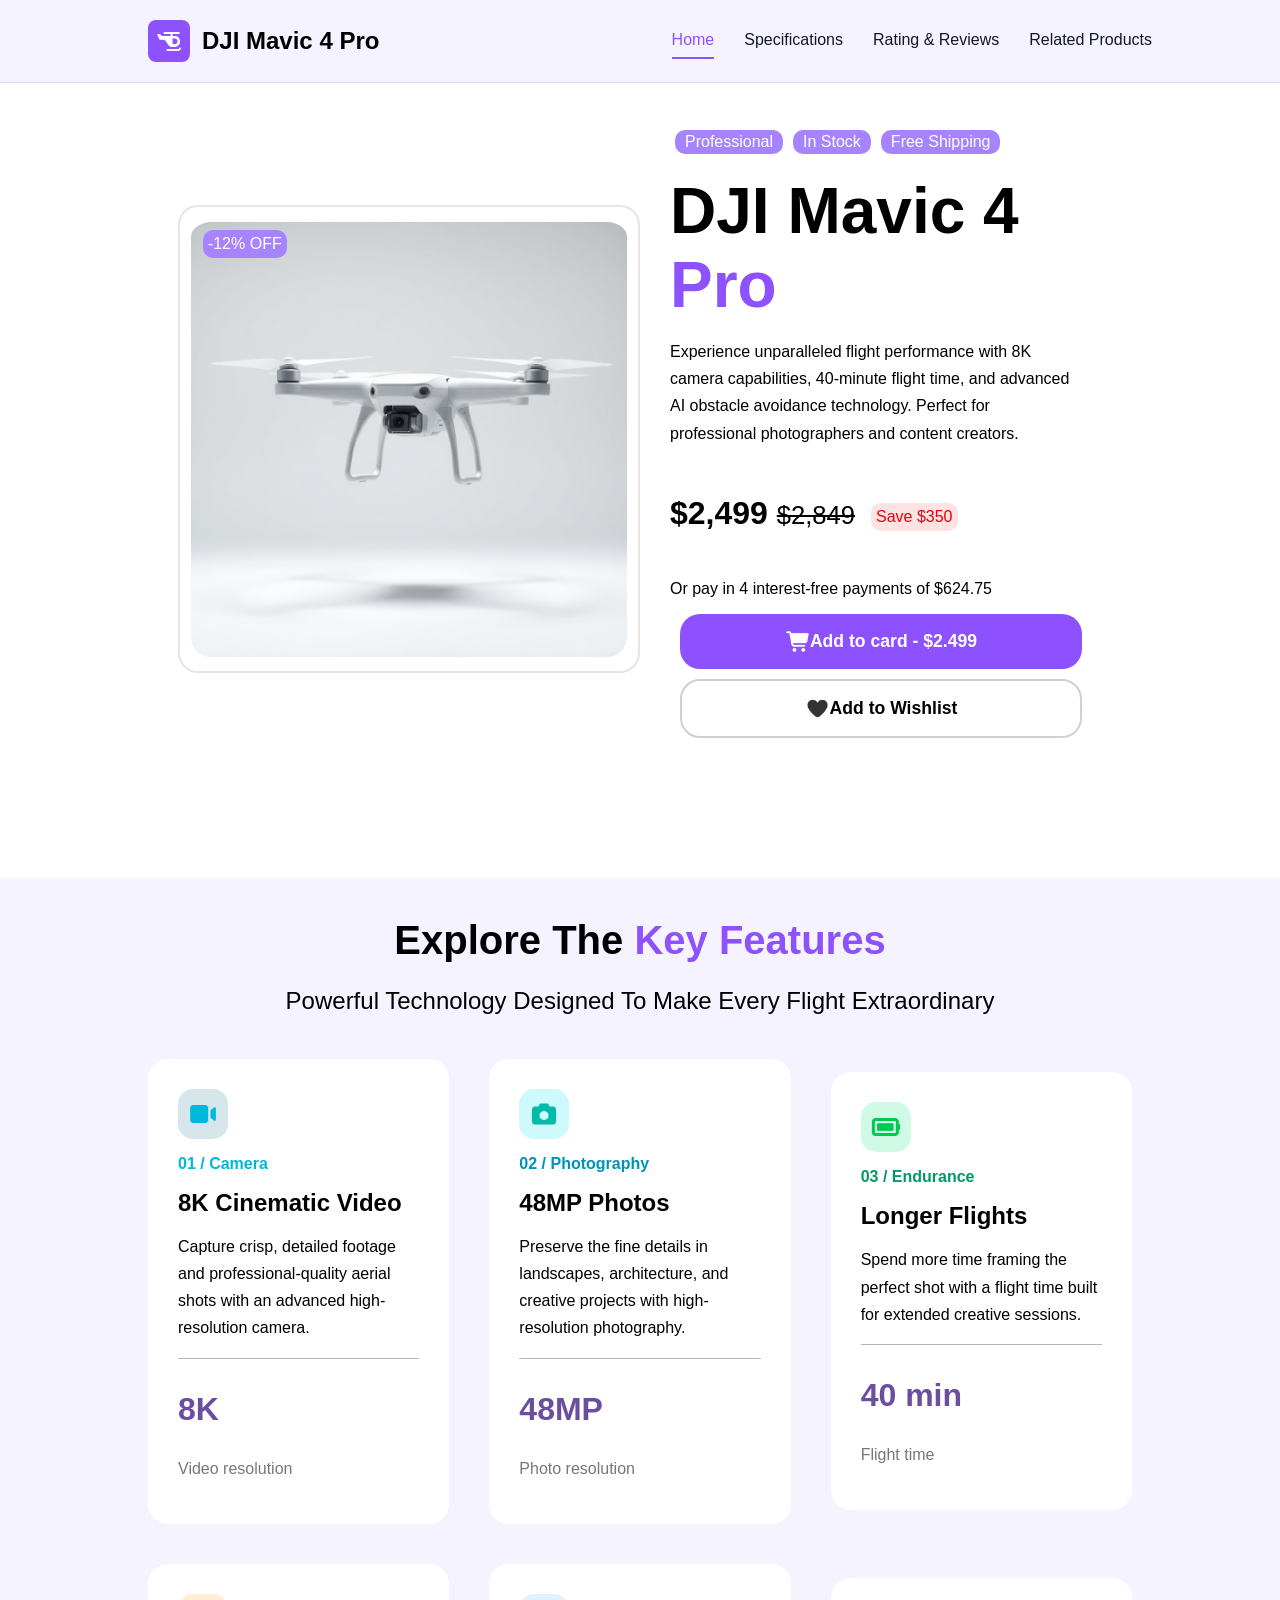
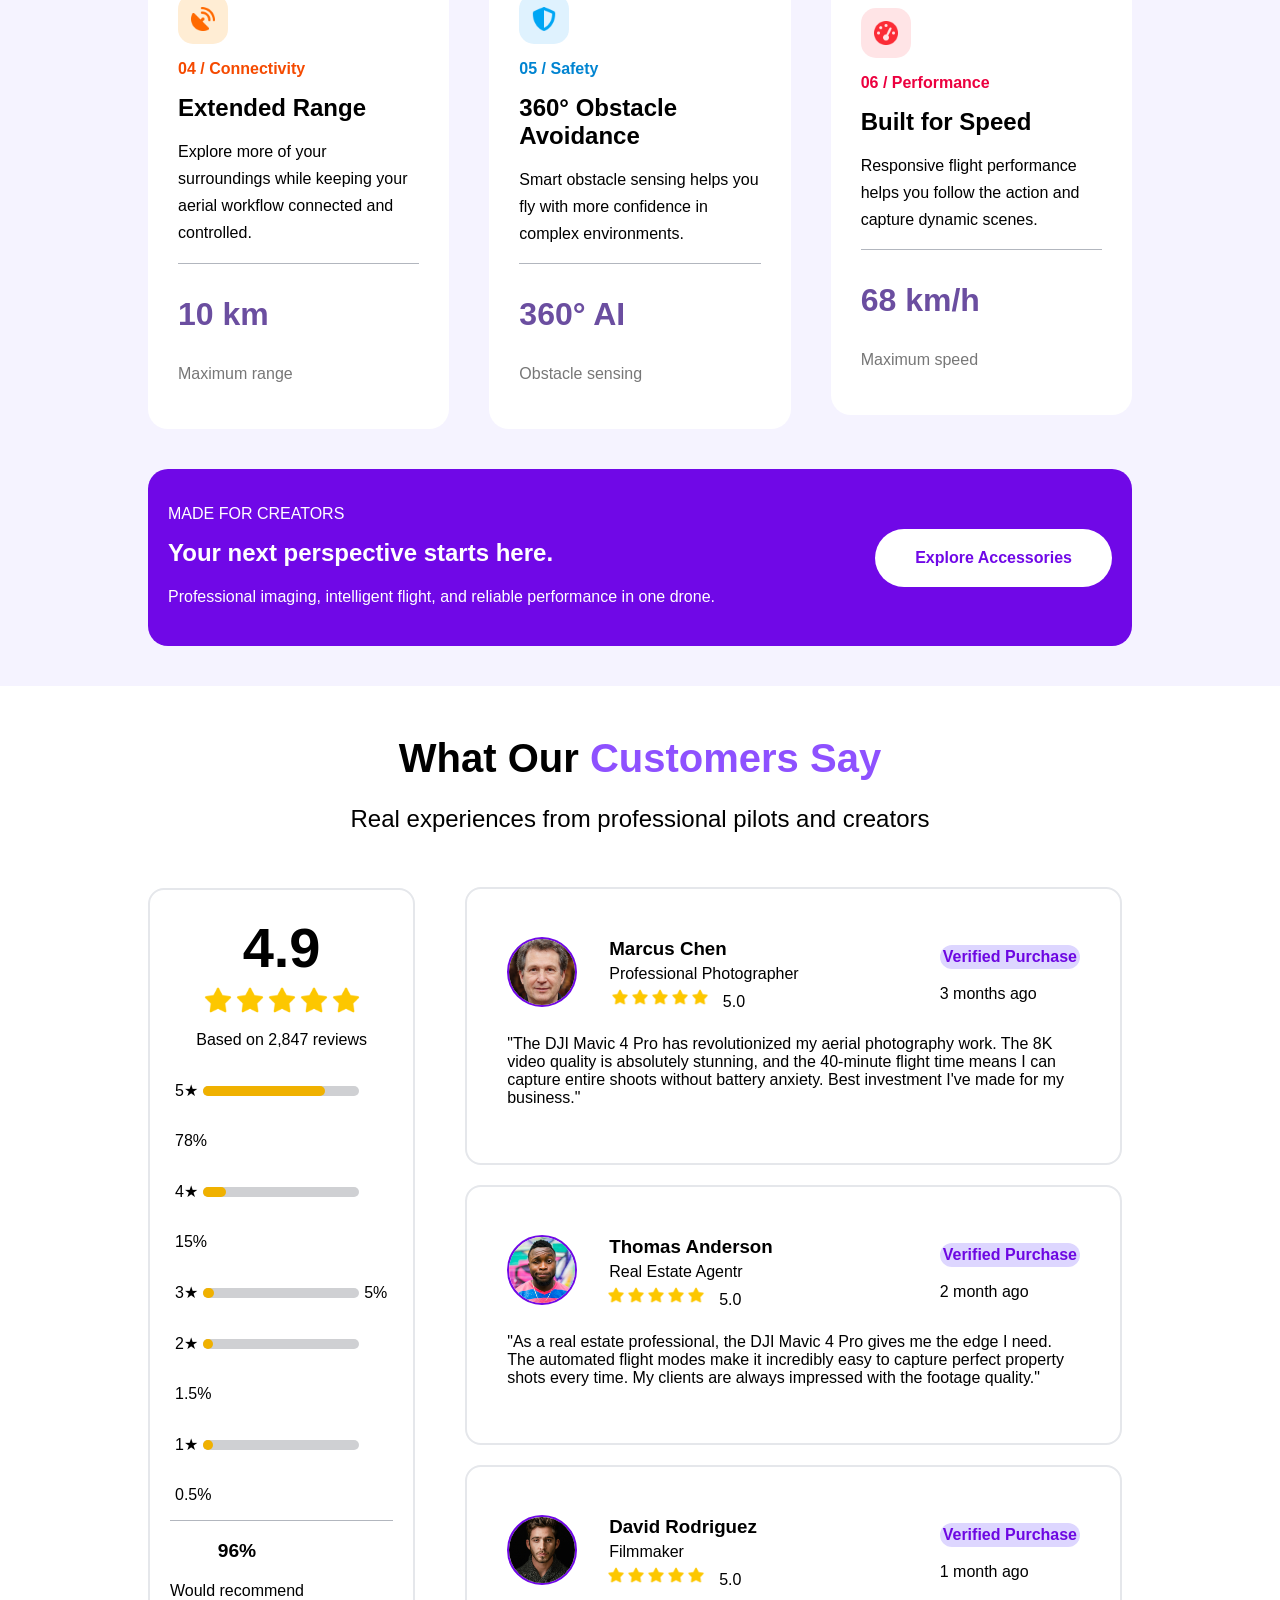
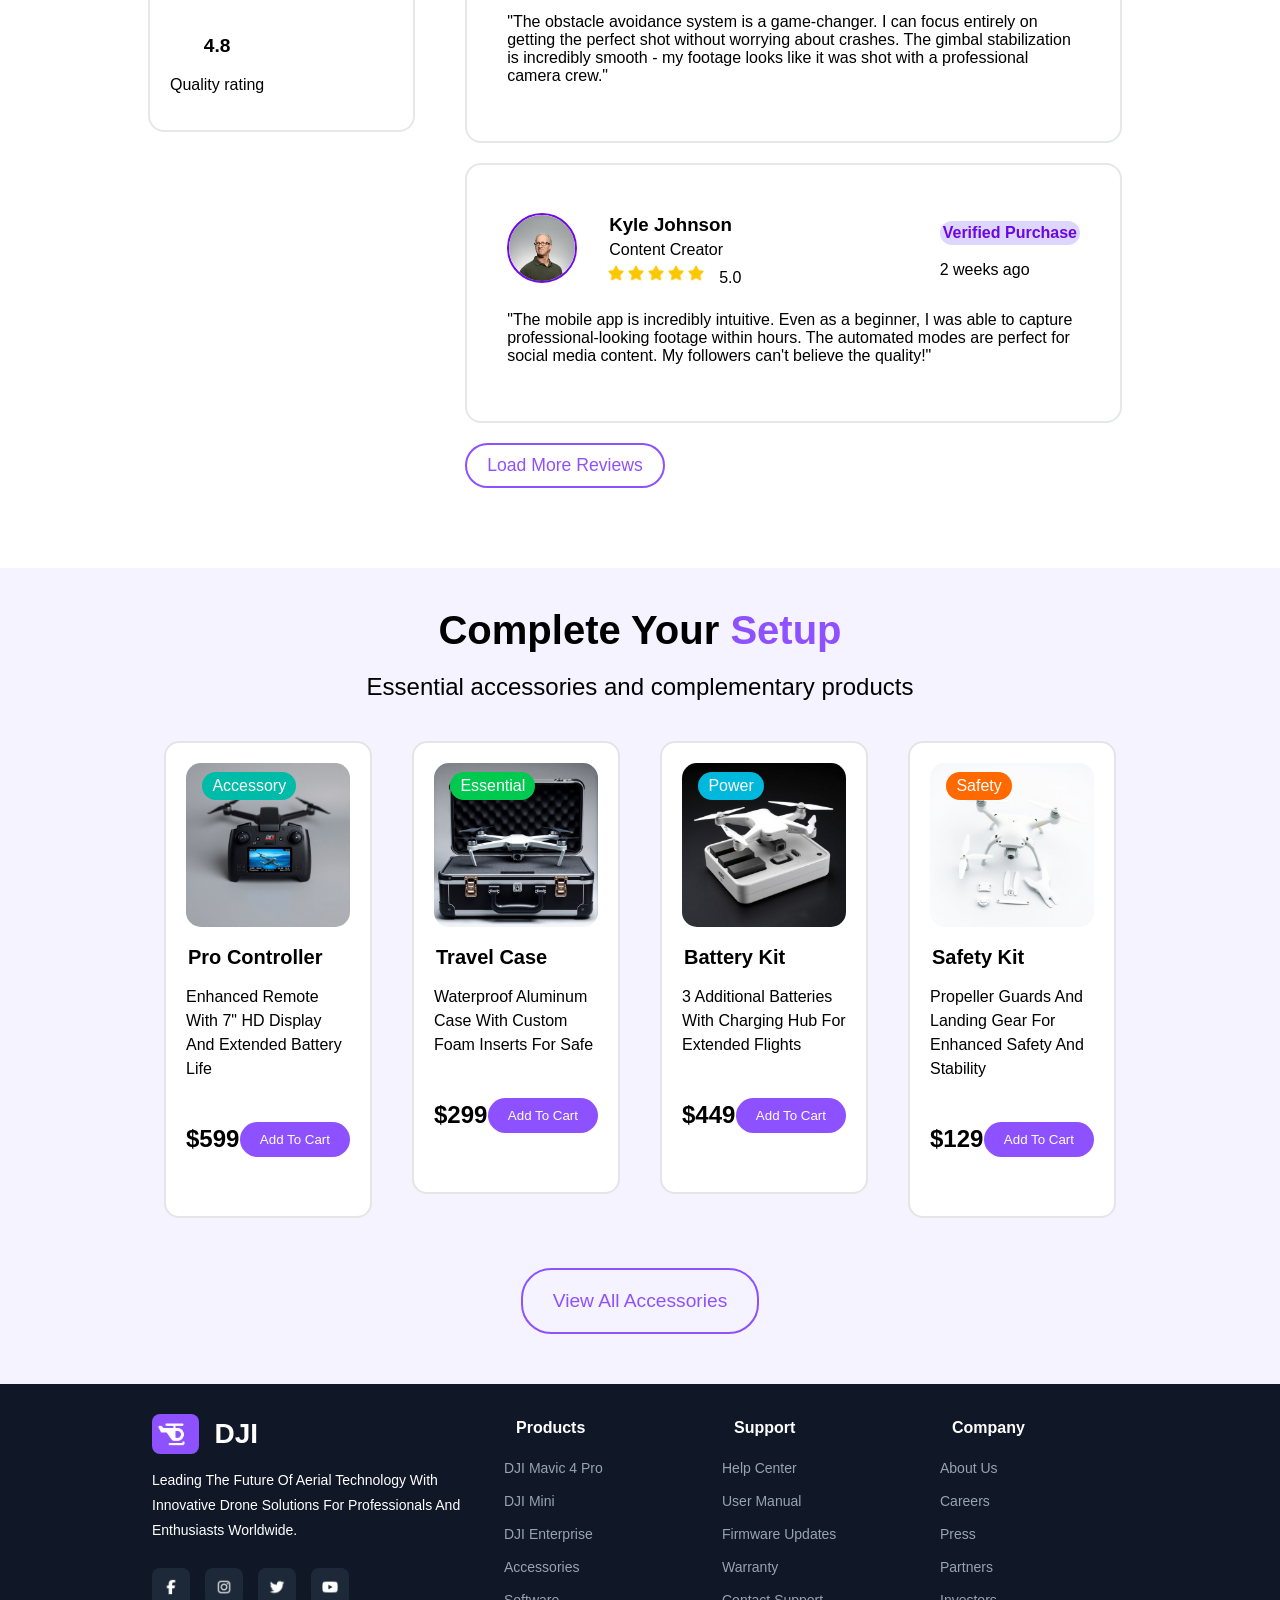
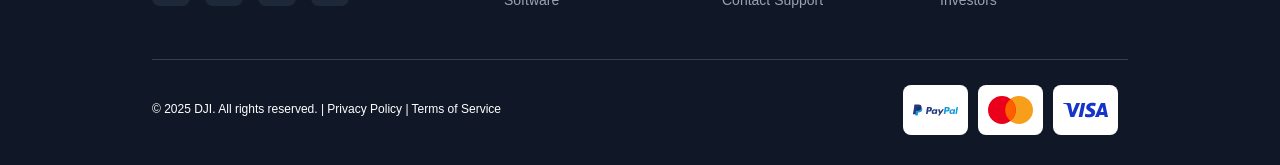
==== index.html @ 264f016d "Add files via upload" ====
<!doctype html>
<html lang="en">
  <head>
    <meta charset="UTF-8" />
    <meta name="viewport" content="width=device-width, initial-scale=1.0" />
    <title>DJI Mavic 4 Pro | The Ultimate Drone</title>
    <link rel="stylesheet" href="./css/style.css" />
  </head>
  <body>
    <div class="header">
      <div class="container">
        <div class="nav-box flex flex-wrap py-20">
          <div class="left-nav flex flex-wrap">
            <div class="hl-img">
              <img src="./images/helicopter-solid-full.png" alt="" />
            </div>
            <p>DJI Mavic 4 Pro</p>
          </div>
          <div class="right-nav">
            <ul class="flex flex-wrap">
              <li>
                <a href="#home" class="text-capitalize active">home</a>
              </li>
              <li>
                <a href="#specifications" class="text-capitalize hover"
                  >specifications</a
                >
              </li>
              <li>
                <a href="#rating-review" class="text-capitalize hover"
                  >rating & reviews</a
                >
              </li>
              <li>
                <a href="#related-products" class="text-capitalize hover"
                  >related products</a
                >
              </li>
            </ul>
          </div>
        </div>
      </div>
    </div>

    <section id="home">
      <div class="container">
        <div class="home flex flex-wrap">
          <div class="home-img">
            <div class="img">
              <img src="./images/hero-img-CYauTLx2.png" alt="" />
            </div>
            <span>-12% OFF</span>
          </div>
          <div class="content-home">
            <div class="flex flex-wrap">
              <p class="p-home">Professional</p>
              <p class="p-home">In Stock</p>
              <p class="p-home">Free Shipping</p>
            </div>
            <h1>DJI Mavic 4 <span class="special-c">Pro</span></h1>
            <p class="l-h">
              Experience unparalleled flight performance with 8K camera
              capabilities, 40-minute flight time, and advanced AI obstacle
              avoidance technology. Perfect for professional photographers and
              content creators.
            </p>
            <div class="cach flex-wrap flex">
              <p class="p-cach">$2,499 <del>$2,849</del></p>
              <p class="p-red">Save $350</p>
            </div>
            <p>Or pay in 4 interest-free payments of $624.75</p>
            <div>
              <button class="btn1 flex flex-wrap">
                <img src="./images/cart-shopping-solid-full.png" alt="" />
                Add to card - $2.499
              </button>
              <button class="btn2 flex flex-wrap">
                <img src="./images/heart-solid-full.png" alt="" />
                Add to Wishlist
              </button>
            </div>
          </div>
        </div>
      </div>
    </section>

    <section id="specifications">
      <div class="specification py-20">
        <div class="container">
          <h2 class="text-capitalize text-center h2-section">
            Explore the <span class="special-c">Key Features</span>
          </h2>
          <p class="text-center text-capitalize p-section">
            Powerful technology designed to make every flight extraordinary
          </p>
          <div class="futures flex flex-wrap">
            <div class="future-card">
              <div class="inner-future">
                <div class="future-img bg-img1">
                  <img src="./images/video-solid-full.png" alt="video" />
                </div>
                <p class="p-color1">01 / Camera</p>
                <h3>8K Cinematic Video</h3>
                <p class="l-h">
                  Capture crisp, detailed footage and professional-quality
                  aerial shots with an advanced high-resolution camera.
                </p>

                <div class="border-t">
                  <p class="p-color">8K</p>
                  <p class="p-color-gray">Video resolution</p>
                </div>
              </div>
            </div>
            <div class="future-card">
              <div class="inner-future">
                <div class="future-img bg-img2">
                  <img src="./images/camera-solid-full.png" alt="camera" />
                </div>
                <p class="p-color2">02 / Photography</p>
                <h3>48MP Photos</h3>
                <p class="l-h">
                  Preserve the fine details in landscapes, architecture, and
                  creative projects with high-resolution photography.
                </p>

                <div class="border-t">
                  <p class="p-color">48MP</p>
                  <p class="p-color-gray">Photo resolution</p>
                </div>
              </div>
            </div>
            <div class="future-card">
              <div class="inner-future">
                <div class="future-img bg-img3">
                  <img
                    src="./images/battery-full-solid-full.png"
                    alt="battery"
                  />
                </div>
                <p class="p-color3">03 / Endurance</p>
                <h3>Longer Flights</h3>
                <p class="l-h">
                  Spend more time framing the perfect shot with a flight time
                  built for extended creative sessions.
                </p>

                <div class="border-t">
                  <p class="p-color">40 min</p>
                  <p class="p-color-gray">Flight time</p>
                </div>
              </div>
            </div>
            <div class="future-card">
              <div class="inner-future">
                <div class="future-img bg-img4">
                  <img
                    src="./images/satellite-dish-solid-full.png"
                    alt="satallite"
                  />
                </div>

                <p class="p-color4">04 / Connectivity</p>
                <h3>Extended Range</h3>
                <p class="l-h">
                  Explore more of your surroundings while keeping your aerial
                  workflow connected and controlled.
                </p>

                <div class="border-t">
                  <p class="p-color">10 km</p>
                  <p class="p-color-gray">Maximum range</p>
                </div>
              </div>
            </div>
            <div class="future-card">
              <div class="inner-future">
                <div class="future-img bg-img5">
                  <img
                    src="./images/shield-halved-solid-full.png"
                    alt=" shield halved"
                  />
                </div>
                <p class="p-color5">05 / Safety</p>
                <h3>360° Obstacle Avoidance</h3>
                <p class="l-h">
                  Smart obstacle sensing helps you fly with more confidence in
                  complex environments.
                </p>

                <div class="border-t">
                  <p class="p-color">360° AI</p>
                  <p class="p-color-gray">Obstacle sensing</p>
                </div>
              </div>
            </div>
            <div class="future-card">
              <div class="inner-future">
                <div class="future-img bg-img6">
                  <img src="./images/gauge-high-solid-full.png" alt="gauge" />
                </div>
                <p class="p-color6">06 / Performance</p>
                <h3>Built for Speed</h3>
                <p class="l-h">
                  Responsive flight performance helps you follow the action and
                  capture dynamic scenes.
                </p>

                <div class="border-t">
                  <p class="p-color">68 km/h</p>
                  <p class="p-color-gray">Maximum speed</p>
                </div>
              </div>
            </div>
          </div>
          <div class="ac flex flex-wrap">
            <div class="ac-content">
              <p>MADE FOR CREATORS</p>
              <h3>Your next perspective starts here.</h3>
              <p class="l-h">
                Professional imaging, intelligent flight, and reliable
                performance in one drone.
              </p>
            </div>
            <div class="ac-a">
              <a href="#related-products">Explore Accessories</a>
            </div>
          </div>
        </div>
      </div>
    </section>

    <section id="rating-review">
      <div class="rev-rat">
        <div class="container">
          <h2 class="text-center h2-section">
            What Our <span class="special-c">Customers Say</span>
          </h2>
          <p class="text-center p-section">
            Real experiences from professional pilots and creators
          </p>
          <div class="review-cards flex flex-wrap">
            <!--  alone card -->
            <div class="rating">
              <div class="inner-rev-rat">
                <h3>4.9</h3>
                <div class="star-img-rating flex flex-wrap">
                  <img src="./images/yellow-star-solid-full.png" alt="" />
                  <img src="./images/yellow-star-solid-full.png" alt="" />
                  <img src="./images/yellow-star-solid-full.png" alt="" />
                  <img src="./images/yellow-star-solid-full.png" alt="" />
                  <img src="./images/yellow-star-solid-full.png" alt="" />
                </div>
                <p>Based on 2,847 reviews</p>
                <div class="stars">
                  <div class="star-rat flex flex-wrap">
                    <p>5★</p>
                    <div class="rat rat1">
                      <div></div>
                    </div>
                    <p>78%</p>
                  </div>
                  <div class="star-rat flex flex-wrap">
                    <p>4★</p>
                    <div class="rat rat2">
                      <div></div>
                    </div>
                    <p>15%</p>
                  </div>
                  <div class="star-rat flex flex-wrap">
                    <p>3★</p>
                    <div class="rat rat3">
                      <div></div>
                    </div>
                    <p>5%</p>
                  </div>
                  <div class="star-rat flex flex-wrap">
                    <p>2★</p>
                    <div class="rat rat4">
                      <div></div>
                    </div>
                    <p>1.5%</p>
                  </div>
                  <div class="star-rat flex flex-wrap">
                    <p>1★</p>
                    <div class="rat rat5">
                      <div></div>
                    </div>
                    <p>0.5%</p>
                  </div>
                  <div class="q-rate flex flex-wrap border-t">
                    <div class="q">
                      <p class="pp">96%</p>
                      <p>Would recommend</p>
                    </div>
                    <div class="q">
                      <p class="pp">4.8</p>
                      <p>Quality rating</p>
                    </div>
                  </div>
                </div>
              </div>
            </div>

            <!-- pepole review -->
            <div class="people-review">
              <div class="inner-rev">
                <div class="person-card">
                  <div class="inner-people">
                    <div class="info-person flex flex-wrap">
                      <div class="left-info flex flex">
                        <div class="person-img">
                          <img src="./images/avatar-1-DZTe_nEx.png" alt="" />
                        </div>
                        <div class="person-rate">
                          <h3>Marcus Chen</h3>
                          <p>Professional Photographer</p>
                          <div class="star-img flex flex-wrap">
                            <img
                              src="./images/yellow-star-solid-full.png"
                              alt=""
                            />
                            <img
                              src="./images/yellow-star-solid-full.png"
                              alt=""
                            />
                            <img
                              src="./images/yellow-star-solid-full.png"
                              alt=""
                            />
                            <img
                              src="./images/yellow-star-solid-full.png"
                              alt=""
                            />
                            <img
                              src="./images/yellow-star-solid-full.png"
                              alt=""
                            />
                            <p>5.0</p>
                          </div>
                        </div>
                      </div>
                      <div class="right-info">
                        <p class="p">Verified Purchase</p>
                        <p>3 months ago</p>
                      </div>
                    </div>
                    <div class="review-content">
                      <p>
                        "The DJI Mavic 4 Pro has revolutionized my aerial
                        photography work. The 8K video quality is absolutely
                        stunning, and the 40-minute flight time means I can
                        capture entire shoots without battery anxiety. Best
                        investment I've made for my business."
                      </p>
                    </div>
                  </div>
                </div>

                <div class="person-card">
                  <div class="inner-people">
                    <div class="info-person flex flex-wrap">
                      <div class="left-info flex flex">
                        <div class="person-img">
                          <img src="./images/avatar-2.jpg" alt="" />
                        </div>
                        <div class="person-rate">
                          <h3>Thomas Anderson</h3>
                          <p>Real Estate Agentr</p>
                          <div class="star-img flex flex-wrap">
                            <img
                              src="./images/yellow-star-solid-full.png"
                              alt=""
                            />
                            <img
                              src="./images/yellow-star-solid-full.png"
                              alt=""
                            />
                            <img
                              src="./images/yellow-star-solid-full.png"
                              alt=""
                            />
                            <img
                              src="./images/yellow-star-solid-full.png"
                              alt=""
                            />
                            <img
                              src="./images/yellow-star-solid-full.png"
                              alt=""
                            />
                            <p>5.0</p>
                          </div>
                        </div>
                      </div>
                      <div class="right-info">
                        <p class="p">Verified Purchase</p>
                        <p>2 month ago</p>
                      </div>
                    </div>
                    <div class="review-content">
                      <p>
                        "As a real estate professional, the DJI Mavic 4 Pro
                        gives me the edge I need. The automated flight modes
                        make it incredibly easy to capture perfect property
                        shots every time. My clients are always impressed with
                        the footage quality."
                      </p>
                    </div>
                  </div>
                </div>

                <div class="person-card">
                  <div class="inner-people">
                    <div class="info-person flex flex-wrap">
                      <div class="left-info flex flex">
                        <div class="person-img">
                          <img src="./images/avatar-3.jpg" alt="" />
                        </div>
                        <div class="person-rate">
                          <h3>David Rodriguez</h3>
                          <p>Filmmaker</p>
                          <div class="star-img flex flex-wrap">
                            <img
                              src="./images/yellow-star-solid-full.png"
                              alt=""
                            />
                            <img
                              src="./images/yellow-star-solid-full.png"
                              alt=""
                            />
                            <img
                              src="./images/yellow-star-solid-full.png"
                              alt=""
                            />
                            <img
                              src="./images/yellow-star-solid-full.png"
                              alt=""
                            />
                            <img
                              src="./images/yellow-star-solid-full.png"
                              alt=""
                            />
                            <p>5.0</p>
                          </div>
                        </div>
                      </div>
                      <div class="right-info">
                        <p class="p">Verified Purchase</p>
                        <p>1 month ago</p>
                      </div>
                    </div>
                    <div class="review-content">
                      <p>
                        "The obstacle avoidance system is a game-changer. I can
                        focus entirely on getting the perfect shot without
                        worrying about crashes. The gimbal stabilization is
                        incredibly smooth - my footage looks like it was shot
                        with a professional camera crew."
                      </p>
                    </div>
                  </div>
                </div>

                <div class="person-card">
                  <div class="inner-people">
                    <div class="info-person flex flex-wrap">
                      <div class="left-info flex flex">
                        <div class="person-img">
                          <img src="./images/avatar-4.jpg" alt="" />
                        </div>
                        <div class="person-rate">
                          <h3>Kyle Johnson</h3>
                          <p>Content Creator</p>
                          <div class="star-img flex flex-wrap">
                            <img
                              src="./images/yellow-star-solid-full.png"
                              alt=""
                            />
                            <img
                              src="./images/yellow-star-solid-full.png"
                              alt=""
                            />
                            <img
                              src="./images/yellow-star-solid-full.png"
                              alt=""
                            />
                            <img
                              src="./images/yellow-star-solid-full.png"
                              alt=""
                            />
                            <img
                              src="./images/yellow-star-solid-full.png"
                              alt=""
                            />
                            <p>5.0</p>
                          </div>
                        </div>
                      </div>
                      <div class="right-info">
                        <p class="p">Verified Purchase</p>
                        <p>2 weeks ago</p>
                      </div>
                    </div>
                    <div class="review-content">
                      <p>
                        "The mobile app is incredibly intuitive. Even as a
                        beginner, I was able to capture professional-looking
                        footage within hours. The automated modes are perfect
                        for social media content. My followers can't believe the
                        quality!"
                      </p>
                    </div>
                  </div>
                </div>
                <button>Load More Reviews</button>
              </div>
            </div>
          </div>
        </div>
      </div>
    </section>

    <section id="related-products">
      <div class="rel-product p-20">
        <h2 class="text-center h2-section">
          Complete Your <span class="special-c">Setup</span>
        </h2>
        <p class="text-center m-20 p-section">
          Essential accessories and complementary products
        </p>
        <div class="container">
          <div class="flex flex-wrap">
            <div class="product-card p-20">
              <div class="inner p-20">
                <div class="img-product">
                  <img
                    class="w-100"
                    src="./images/related-products-1.png"
                    alt=""
                  />
                  <span class="bg-c1">Accessory</span>
                </div>
                <div class="content-product">
                  <h3 class="text-capitalize">Pro Controller</h3>
                  <p class="text-capitalize">
                    Enhanced remote with 7" HD display and extended battery life
                  </p>
                  <div class="btn-product flex flex flex-wrap">
                    <p class="price">$599</p>
                    <button class="text-capitalize">add to cart</button>
                  </div>
                </div>
              </div>
            </div>
            <div class="product-card p-20">
              <div class="inner p-20">
                <div class="img-product">
                  <img
                    class="w-100"
                    src="./images/related-products-2.png"
                    alt=""
                  />
                  <span class="bg-c2">Essential</span>
                </div>
                <div class="content-product">
                  <h3 class="text-capitalize">Travel Case</h3>
                  <p class="text-capitalize">
                    Waterproof aluminum case with custom foam inserts for safe
                  </p>
                  <div class="btn-product flex flex-wrap">
                    <p class="price">$299</p>
                    <button class="text-capitalize">add to cart</button>
                  </div>
                </div>
              </div>
            </div>
            <div class="product-card p-20">
              <div class="inner p-20">
                <div class="img-product">
                  <img
                    class="w-100"
                    src="./images/related-products-3.png"
                    alt=""
                  />
                  <span class="bg-c3">Power</span>
                </div>
                <div class="content-product">
                  <h3 class="text-capitalize">Battery Kit</h3>
                  <p class="text-capitalize">
                    3 additional batteries with charging hub for extended
                    flights
                  </p>
                  <div class="btn-product flex flex-wrap">
                    <p class="price">$449</p>
                    <button class="text-capitalize">add to cart</button>
                  </div>
                </div>
              </div>
            </div>
            <div class="product-card p-20">
              <div class="inner p-20">
                <div class="img-product">
                  <img
                    class="w-100"
                    src="./images/related-products-4.png"
                    alt=""
                  />
                  <span class="bg-c4">Safety</span>
                </div>
                <div class="content-product">
                  <h3 class="text-capitalize">Safety Kit</h3>
                  <p class="text-capitalize">
                    Propeller guards and landing gear for enhanced safety and
                    stability
                  </p>
                  <div class="btn-product flex flex-wrap">
                    <p class="price">$129</p>
                    <button class="text-capitalize">add to cart</button>
                  </div>
                </div>
              </div>
            </div>
          </div>
        </div>
        <div class="product-btn2 text-center">
          <button class="text-capitalize">view all accessories</button>
        </div>
      </div>
    </section>
    <!-- footer -->
    <section>
      <div class="footer py-20">
        <div class="container">
          <div class="footer-content flex flex-wrap">
            <div class="footer-card1">
              <div class="logo flex flex-wrap">
                <div class="hl-img">
                  <img src="./images/helicopter-solid-full.png" alt="" />
                </div>
                <h2 class="text-capitalize">DJI</h2>
              </div>

              <p class="text-capitalize">
                Leading the future of aerial technology with innovative drone
                solutions for professionals and enthusiasts worldwide.
              </p>

              <div class="social-icons flex flex-wrap">
                <a href="facebook.com">
                  <img
                    class="w-100"
                    src="./images/facebook-f-brands-solid-full.png"
                    alt=""
                  />
                </a>
                <a href="instagram.com">
                  <img
                    class="w-100"
                    src="./images/instagram-brands-solid-full.png"
                    alt=""
                  />
                </a>
                <a href="twitter.com">
                  <img
                    class="w-100"
                    src="./images/twitter-brands-solid-full.png"
                    alt=""
                  />
                </a>
                <a href="youtube.com">
                  <img
                    class="w-100"
                    src="./images/youtube-brands-solid-full.png"
                    alt=""
                  />
                </a>
              </div>
            </div>
            <div class="footer-card-content flex flex-wrap">
              <div class="footer-card">
                <h3>Products</h3>
                <ul>
                  <li>
                    <a href="#">DJI Mavic 4 Pro</a>
                  </li>
                  <li>
                    <a href="#">DJI Mini</a>
                  </li>
                  <li>
                    <a href="#">DJI Enterprise</a>
                  </li>
                  <li>
                    <a href="#">Accessories</a>
                  </li>
                  <li>
                    <a href="#">Software</a>
                  </li>
                </ul>
              </div>
              <div class="footer-card">
                <h3>Support</h3>
                <ul>
                  <li>
                    <a href="#">Help Center</a>
                  </li>
                  <li>
                    <a href="#">User Manual</a>
                  </li>
                  <li>
                    <a href="#">Firmware Updates</a>
                  </li>
                  <li>
                    <a href="#">Warranty</a>
                  </li>
                  <li>
                    <a href="#">Contact Support</a>
                  </li>
                </ul>
              </div>
              <div class="footer-card">
                <h3>Company</h3>
                <ul>
                  <li>
                    <a href="#">About Us</a>
                  </li>
                  <li>
                    <a href="#">Careers</a>
                  </li>
                  <li>
                    <a href="#">Press</a>
                  </li>
                  <li>
                    <a href="#">Partners</a>
                  </li>
                  <li>
                    <a href="#">Investors</a>
                  </li>
                </ul>
              </div>
            </div>
          </div>
          <hr />
          <div class="footer-pay flex flex-wrap">
            <div class="content-footer-pay">
              <p>
                © 2025 DJI. All rights reserved. | Privacy Policy | Terms of
                Service
              </p>
            </div>
            <div class="img-pay flex flex-wrap">
              <div class="imgggg">
                <div class="inner-img">
                  <img src="./images/paypal (1).svg" alt="" />
                </div>
              </div>
              <div class="imgggg">
                <div class="inner-img">
                  <img src="./images/master-card.svg" alt="" />
                </div>
              </div>
              <div class="imgggg">
                <div class="inner-img">
                  <img src="./images/visa.svg" alt="" />
                </div>
              </div>
              <div></div>
            </div>
          </div>
        </div>
      </div>
    </section>
  </body>
</html>
---- css/style.css ----
/* global css */
*{
    box-sizing: border-box;
}
@font-face {
    font-family: "Noto-sans-medium";
    src: url(../fonts/Noto_Sans/static/NotoSans-Medium.ttf);
}
body , h1 , h2, h3 , h4 , h5 {
    margin: 0;
    padding: 0;
    font-family: "Noto-sans-medium",sans-serif;
}
.text-capitalize{
    text-transform: capitalize;
}
.text-center{
    text-align: center;
}
.p-20{
    padding: 20px;
}
.p-10{
    padding: 10px;
}
.py-20{
    padding: 20px 0;
}
.m-20{
    margin: 20px;
}
.m-10{
    margin: 10px;
}
.m-y-20{
    margin: 20px 0;
}
.l-h{
    line-height: 1.7; 
}
.w-100{
    width: 100%;
}
.flex{
    display: flex;
}
.flex-wrap{
    flex-wrap: wrap;
}
.h2-section{
    margin-top: 20px;
    font-weight: 600;
    font-size: 200%;
}
.p-section{
    font-size: 125%;
}
h1{
    margin-top: 20px;
    font-weight: 600;
    font-size: 350%;
}
.bg-c1{
    background-color: #00BBA7;

}
.bg-c2{
    background-color: #00C950;

}
.bg-c3{
    background-color:#00B8DB ;
}
.bg-c4{
    background-color: #FF6900 ;
}
.bg-img1{

    background-color: #d6e7eb;
    
}
.bg-img2{
    background-color: #CEFAFE;
    
}
.bg-img3{
    background-color:#D0FAE5 ;
    
}
.bg-img4{
    background-color:#FFEDD4 ;
    
}
.bg-img5{
    background-color:#DFF2FE ;
    
}
.bg-img6{
    background-color:#FFE4E6 ;
}
.p-color1{
    color: #00B8DB ;
    font-weight: 700;
}
.p-color2{
    color: #0092B8 ;
    font-weight: 700;
}
.p-color3{
    color:#009966 ;
    font-weight: 700;
}
.p-color4{
    color: #F54A00 ;
    font-weight: 700;
}
.p-color5{
    color:#0084D1 ;
    font-weight: 700;
}
.p-color6{
    color:#EC003F;
    font-weight: 700;
}

.p-color{
    color: #6B4EA0;
    font-size: 200%;
    font-weight: 800;
}
.p-color-gray{
    color: #777777;
}

.border-t{
    border-top: 0.5px solid #b2b6be;
}
.special-c{
    color: #8E51FF;
}
/* nav bar */
.header{
    background-color:#F5F3FF; 
    border-bottom: 1px solid #DDD6FF;
    position: fixed;
    top: 0;
    right: 0;
    left: 0;
    z-index: 99999;
}
.container{
    width: 100%;
    margin: 0 auto;
}
ul{
    list-style-type: none;
    margin: 0;
    padding: 0;
    gap: 30px;
}
.nav-box{
    justify-content: space-between;
    align-items: center;
}
.left-nav {
    padding: 0 20px;
    justify-content: flex-start;
    align-items: center;
    gap: 12px;
}

.left-nav .hl-img {
    width: 42px;
    height: 42px;
    justify-content: center;
    align-items: center;
    background-color: #8E51FF;
    border-radius: 8px;
    padding: 8px;
}

.left-nav .hl-img img {
    width: 100%;
    display: block;
}

.left-nav p {
    margin: 0;
    font-size: 150%;
    font-weight:600;
}
.right-nav a {
    display: none;
    position: relative;
    transition: width 0.4s ;
    text-decoration: none;
    color: #101828;
    padding: 8px 0;
    border-bottom: 2px solid transparent;
    transition: color 0.3s , border-color 0.3s;
    cursor: pointer;
}
.right-nav a::after {
    content: "";
    position: absolute;
    width: 0;
    height: 1.5px;
    background-color: #8e51ff;
    bottom: -2px;
    left: 0;
    transition: width 0.4s ;
}
.right-nav a.active{
    color: #8E51FF;
    border-bottom-color: #8E51FF;
}
.right-nav a.hover:hover {
    color: #8E51FF;
}
.right-nav a:hover::after{
    width: 100%;
}
/* home */
.p-home{
    background-color: #A684FF;
    color: #fff;
    border-radius: 10px;
    padding:  3px 10px;
    margin: 0 5px;
}
.home{
    justify-content: center;
    align-items: center;
    padding: 50px;
    margin: 50px 0;
    
}
.home-img{
    background-color: #fff;
    border: 2px solid rgba(128, 128, 128, 0.207);
    width: 100%;
    text-align: center;
    padding: 10px 0 ;
    position: relative;
    border-radius: 20px;
}
.home-img span{
    position: absolute;
    top: 5%;
    left: 5%; 
    background-color: #A684FF;
    color: #fff;
    border-radius: 10px;
    padding: 5px;
}
.home-img img {
    padding-top: 5px;
    width: 95%;
    border-radius: 20px;
}
.content-home{
    width: 100%;
    padding: 30px;
}
.cach{
    align-items: flex-start;
}
.p-cach{
    width: 100%;
    font-weight: 600;
    font-size: 150%;
}
.p-cach del{
    font-size: 70%;
    font-weight: 400;
}
.p-red{
    margin-top: 40px;
    background-color: #FFE2E2;
    color: #E7000B;
    text-align: center;
    border-radius: 10px;
    padding: 5px;
}
.content-home  img{
    width: 25px;
    height: 25px;
}
.home .btn1 , .btn2{
    width: 100%;
    padding:15px 25px ;
    border-radius: 20px;
    margin: 10px;
    font-size: 110%;
    font-weight: 600;
    transition:transform 0.5s ;
    justify-content: center;
    align-items: center;
    cursor: pointer;

}
.home .btn1{
    background-color:#8E51FF ;
    color: #fff ;
    border: none ;
}
.home .btn2{
    background-color:transparent ;
    color: black ;
    border: 2px solid #cfd0d3 ;
}
.btn1:hover , .btn2:hover{
    transform: scale(1.05);
    transition:transform 0.5s ;
}

/*specification */
.specification{
    background-color: #F5F3FF;
}
.futures{
    justify-content: center;
    align-items: center;
} 
.future-card{
    width: 100%;
    padding: 20px;
}
.inner-future{
    background-color: #fff;
    padding: 30px;
    border-radius: 20px;
    transition: transform 0.3s,
    box-shadow 0.3s ease ;

}
.futures .future-card .future-img{
    width: 50px;
    height:50px ;
    border-radius: 15px;
    padding: 10px;
} 
.futures .future-card .future-img img{
    width: 100%;
    display: block;
}
.inner-future:hover{
    transform: translateY(-10px);
    transition: transform 0.3s,
    box-shadow 0.3s ease ;
    box-shadow: 0 10px 25px rgba(128, 128, 128, 0.207);

}
.future-card .inner-future h3{
    margin: 0;
    font-size: 150%;
    font-weight: 700;
}
.ac{
    background-color: #7008E7;
    padding: 20px;
    border-radius: 20px;
    justify-content: space-between;
    align-items: center;
    color: #fff;
    margin: 20px;
    padding: 20px;
}
.ac-content h3{
    margin: 0;
    font-size: 150%;
    font-weight: 700;
}
.ac-a a{
    display: block;
    text-decoration: none;
    background-color: #fff;
    color: #7008E7;
    border-radius: 30px;
    padding:  20px 40px;
    cursor: pointer;
    font-weight: 700;
}
.ac-a:hover a{
    background-color:#F5F3FF;
}

/* review & rating */
.rev-rat{
    background-color: #fff;
    margin: 50px 0;
}
.review-cards{
    justify-content: space-between;
    align-items: flex-start;
}
.people-review{
    width: 100%;
    padding: 20px;
}
.rating{
    /* position: sticky;
    top: 25px;  */
    position: static;
    width: 100%;
    padding: 40px;
    border-radius: 16px;
    text-align: center;
    margin-top: 11px;
    padding: 20px;

}
.inner-rev-rat{
    border: 2px solid #E5E7EB;
    border-radius: 16px;
    padding: 20px;
}
.rating h3{
    font-size: 350%;
}
.star-img-rating{
    justify-content: center;
    align-items: flex-start;
    gap: 2px;
    padding-right: 30px;
    padding-left: 30px;
}
.star-img-rating img{
    width: 30px;
    height: 30px;
}
.star-rat{
    justify-content: flex-start;
    align-items: center;
}
.rat{
    border-radius: 7px;
    width: 70%;
    background-color: #cfd0d3;
}
.rat div{
    margin: 0;
    border-radius: 7px;
    padding: 5px;
    background-color: #F0B100;
}
.rat1 div{
    width: 78%;
}
.rat2 div{
    width: 15%;
}
.rat3 div{
    width: 7%;
}
.rat4 div{
    width: 3%;
}
.rat5 div{
    width: 1%;
}
.star-rat p{
    padding: 0 5px;
}
.q-rate{
    justify-content: space-between;
    align-items: center;
}
.q-rate .pp{
    font-weight: 800;
    font-size: 120%;
}

.person-card{
    padding: 10px;
    
}
.inner-people{
    border: 2px solid #E5E7EB;
    border-radius: 16px;
    padding: 40px;
}
.info-person{
    justify-content: space-between;
    align-items: center;
}
.left-info{
    justify-content: center;
    align-items: center;
}

.left-info .person-img{
    border-radius: 50%;
}
.left-info .person-img img{
    width: 70px;
    border-radius: 50%;
    border: 2px solid #7008E7;

}
.person-rate{
    padding-left: 20px;
}
.person-rate p , h3{
    margin: 5px 12px;
} 
.right-info .p{
    background-color: #DDD6FF;
    color: #6d07e2;
    padding: 3px;
    border-radius: 15px;
    font-weight: 700;
}

.star-img{
    justify-content: center;
    align-items: flex-start;
    gap: 2px;
    padding-right: 50px;
    padding-left: 10px;
}
.star-img img{
    width: 18px;
    height: 18px;
}
.people-review button{
    text-align: center;
    padding: 10px 20px ;
    border-radius: 30px;
    border: none;
    background-color: transparent;
    border: 2px solid #8E51FF;
    color:#8E51FF;
    cursor: pointer;
    font-size: 110%;
    margin: 10px;
    transition: background-color 0.5s , color 0.5s ;

}
.people-review button:hover{
    background-color:#8E51FF;
    color: #fff;
    transition: background-color 0.5s , color 0.5s ;
}

/* products */
.rel-product{
    background-color:#F5F3FF;
}
.product-card{
    width: 100%;
    justify-content: center;
    align-items: center;
}
.btn-product{
    justify-content: space-between;
    align-items: center;
}
.img-product img{
    border-radius: 15px;
    transition: transform 0.3s;
}
.inner{
    background-color: #fff;
    border-radius: 15px;
    border: 2px solid rgba(128, 128, 128, 0.207);
}
.img-product{
    position: relative;
}  
.img-product span{
    position: absolute;
    top: 5%;
    left: 10%;
    color: #fff;
    border-radius: 20px;
    padding:  5px 10px;
}
.content-product h3{
    margin: 0 2px;
}
.price{
    font-size: 150%;
    font-weight: 700;
}
.content-product .btn-product button{
    padding: 10px 20px ;
    border-radius: 20px;
    border: none;
    background-color: #8E51FF;
    color: #fff;
    cursor: pointer;

}
.inner:hover img{
    transform: scale(1.04);
    transition: transform 0.3s ;
}
.content-product{
    padding: 15px 0;
}
.content-product h3{
    font-size: 125%;
}
.content-product p{
    line-height: 1.5;
}
.product-btn2 button{
    padding: 20px 30px ;
    border-radius: 30px;
    border: none;
    background-color: transparent;
    border: 2px solid #8E51FF;
    color:#8E51FF;
    cursor: pointer;
    font-size: 120%;
    margin: 30px;
    transition: background-color 0.5s , color 0.5s ;

}
.product-btn2 button:hover{
    background-color:#8E51FF;
    color: #fff;
    transition: background-color 0.5s , color 0.5s ;

}

/* Footer */
.footer {
    background-color: #101828;
    color: #fff;
    padding: 30px;
}

.footer-content {
    display: flex;
    flex-wrap: wrap;
    justify-content: space-between;
    align-items: flex-start;
    gap: 40px;
}
.footer-card1 {
    flex: 1 1 250px;
    max-width: 320px; 
}
.footer-card1 .logo {
    align-items: center;
    justify-content: space-between;
    gap: 12px;
}
.hl-img{
    text-align: center;
    background-color: #8E51FF;
    width: 15%; 
    border-radius: 8px;
    padding: 5px; 
}
.logo .hl-img img{
    background-color: #8E51FF;
    width: 80%;
    display: block;
}

.footer-card1 .logo h2 {
    font-size: 28px;
    width: 80% ;
}

.footer-card1  p {
    color:#fff;
    font-size: 14px;
    line-height: 1.8;
    margin-bottom: 25px;
}

/* Social Icons */
.social-icons {
    align-items: center;
    gap: 15px;
}

.social-icons a {
    width: 38px;
    height: 38px; 
    padding: 10px;
    background-color: #1d2939;
    border-radius: 8px;
    transition: background-color 0.3s ease;
}
.social-icons a:hover {
    background-color: #344054;
}
.social-icons img {
    width: 100%;
    height: 100%;
}
.footer-card-content {
    flex: 2 1 500px;
    justify-content: space-between;
    align-items: flex-start;
    gap: 30px;
}

.footer-card {
    flex: 1 1 120px;
}

.footer-card h3 {
    font-size: 16px;
    margin-bottom: 22px;
}
.footer-card li {
    margin-bottom: 15px;
}

.footer-card a {
    color: #98a2b3;
    text-decoration: none;
    font-size: 14px;
    transition: color 0.3s ease;
}

.footer-card a:hover {
    color: #fff;
}

.footer hr {
    border: none;
    border-top: 1px solid #344054;
    margin: 35px 0 25px;
}

/* Bottom Footer */
.footer-pay {
    display: flex;
    flex-wrap: wrap;
    justify-content: space-between;
    align-items: center;
    gap: 20px;
}

.content-footer-pay {
    flex: 1 1 300px;
}

.content-footer-pay p {
    color: #98a2b3;
    font-size: 12px;
    line-height: 1.8;
}

/* Payment Images */
.img-pay {
    width: auto;
    display: flex;
    flex-wrap: wrap;
    justify-content: flex-end;
    align-items: center;
    gap: 10px;
}
.imgggg {
    width: 65px;
}
.inner-img {
    width: 100%;
    padding: 10px;
    background-color: #fff;
    border-radius: 8px;
}
.inner-img img {
    display: block;
    width: 100%;
    height: 30px;
}
.footer-pay .content-footer-pay p{
    color: #fff;
}

/* media queries */

/* sm */
@media screen and (min-width: 640px){
    .home-img{
        width: 100%;
    }
    .content-home{
        width: 100%;
    }
    h1{
    font-weight: 600;
    font-size: 350%;
    }
    .left-nav{
        padding: 0 20px;
    }
    .right-nav a{
        display: none;
    }
    .product-card{
        width: 100%;
    }
    .container{
        width: 100%;
    }
    .future-card{
        width: 100%;
    }
    .ac-a a{
        display: block;
    }
    .people-review{
    width: 100%;
    }
    .rating{
    width: 100%;
    position: static;
    }
    .h2-section{
    font-weight: 600;
    font-size: 200%;
    }
    .p-section{
    font-size: 125%;
    }



}
/* md */
@media screen and (min-width: 768px){
    .home-img{
        width: 100%;
    }
    .content-home{
        width: 100%;
    }
    h1{
    font-weight: 600;
    font-size: 350%;
    }
    .left-nav{
        padding: 0 20px;
    }
    .right-nav a{
        display: none;
    }
    .product-card{
        width: 50%;
    }
    .container{
        width: 100%;
    }
    .future-card{
        width: 50%;
    }
    .ac-a a{
        display: block;
    }
    .people-review{
    width: 100%;
    }
    .rating{
    width: 100%;
    position: static;
    }
    .h2-section{
    font-weight: 600;
    font-size: 200%;
    }
    .p-section{
    font-size: 125%;
    }
    .p-cach{
    width: 100%;
    font-weight: 600;
    font-size: 150%;
    }
    .p-cach del{
    font-size: 70%;
    font-weight: 400;
    }

}
/* lg */
@media screen and  (min-width: 1024px) {
    .left-nav{
        padding: 0 20px;
    }
    .right-nav a{
        display: flex;
    }
    .home-img{
        width: 50%;
    }
    .content-home{
        width: 50%;
    }
    .product-card{
        width: 25%;
    }
    .container{
        width: 80%;
    }
    .future-card{
        width: 33.3333%;
    }
    .people-review{
    width: 70%;
    }
    .rating{
    width: 30%;
    position: sticky;
    top: 25px;
    }
    .h2-section{
    margin-top: 20px;
    font-weight: 700;
    font-size: 250%;
    }
    .p-section{
    font-size: 150%;
    }
    h1{
    margin-top: 20px;
    font-weight: 700;
    font-size: 400%;
    }
    .p-cach{
    width: 50%;
    font-weight: 700;
    font-size: 200%;
    }
    .p-cach del{
    font-size: 80%;
    font-weight: 500;
    }
}
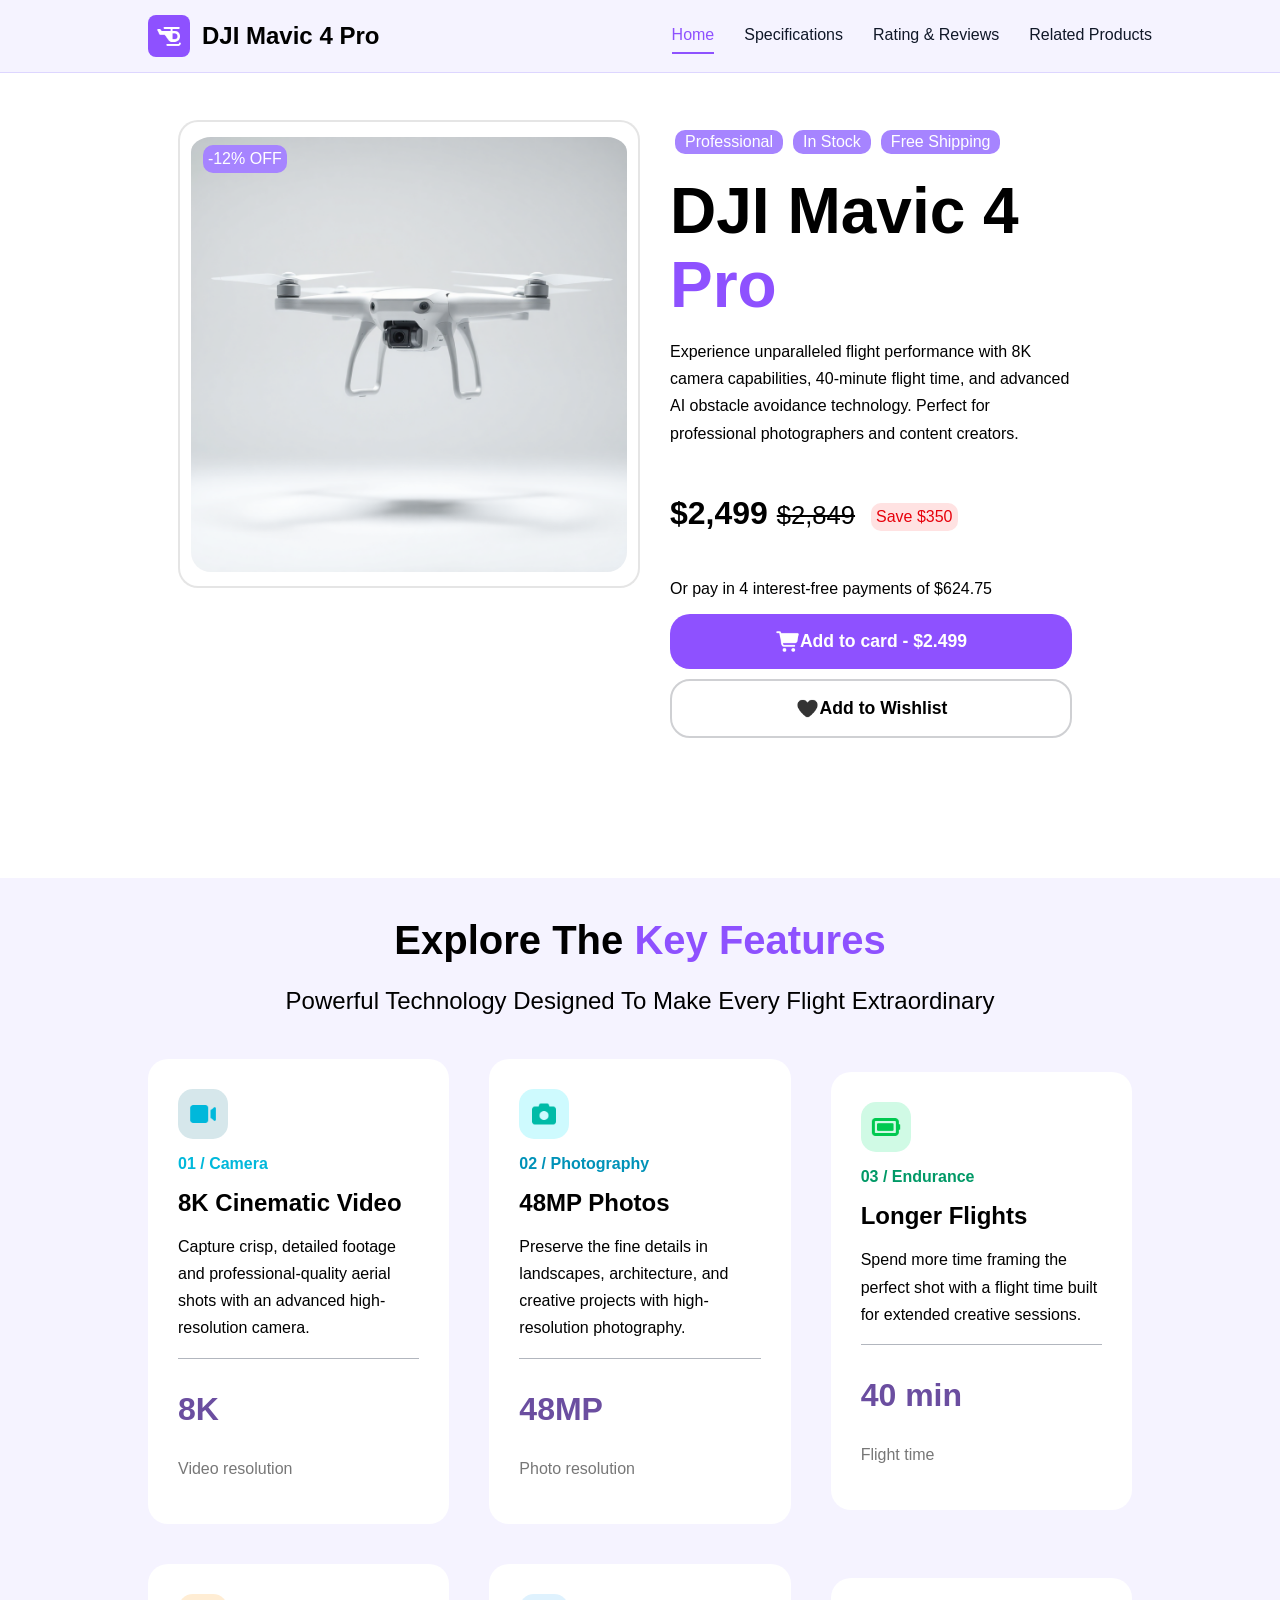
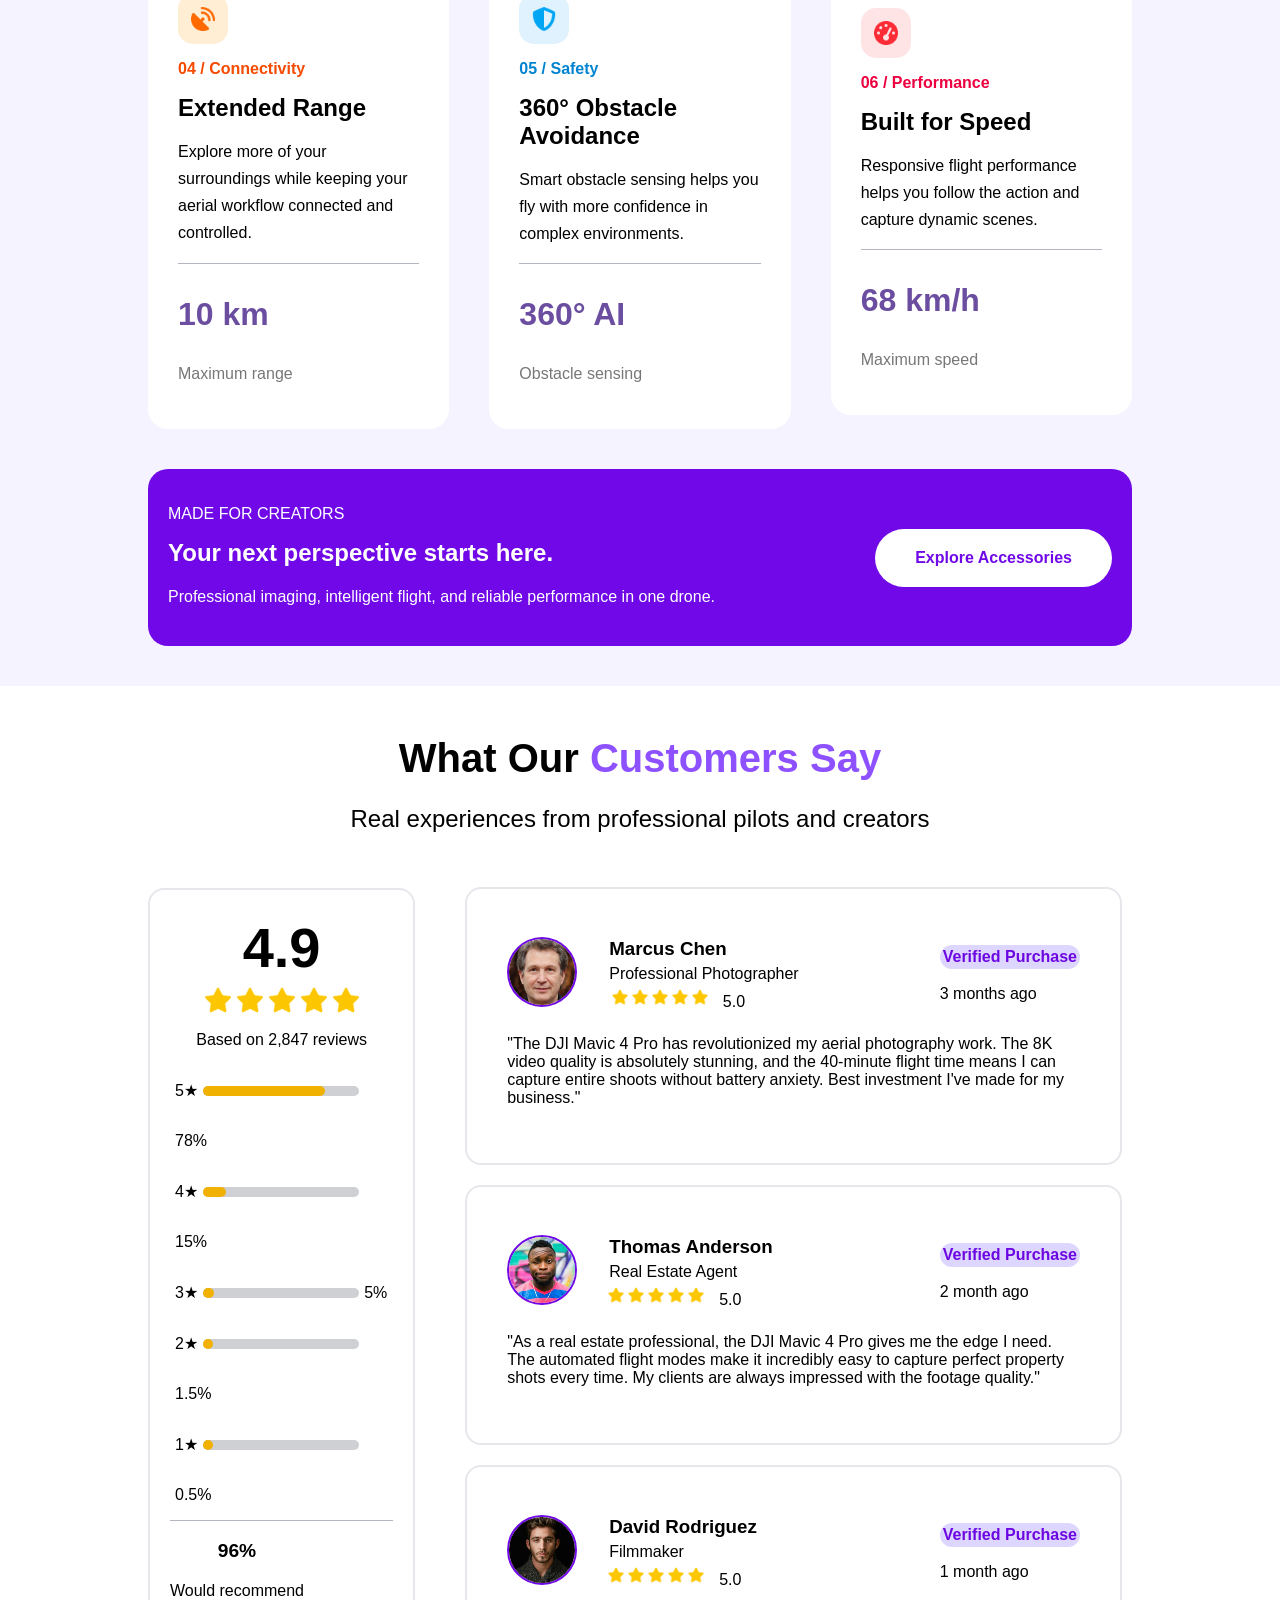
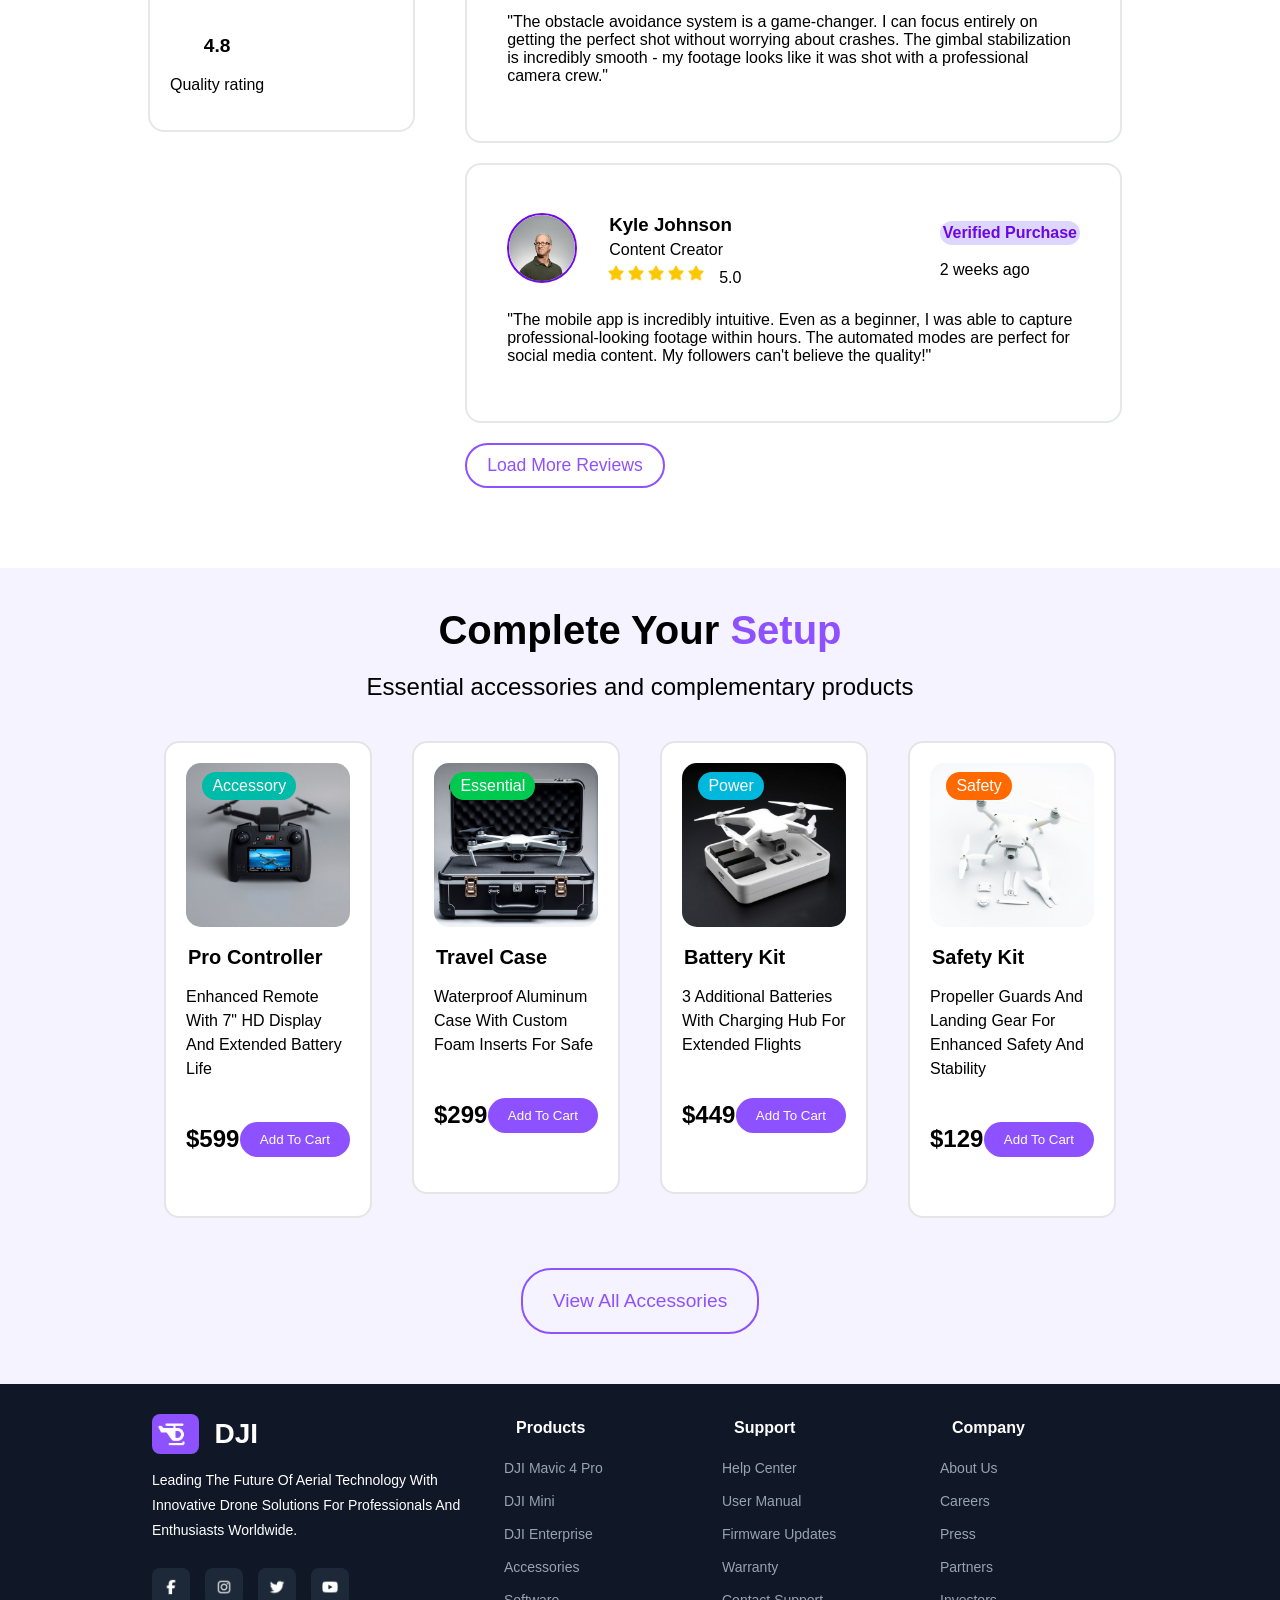
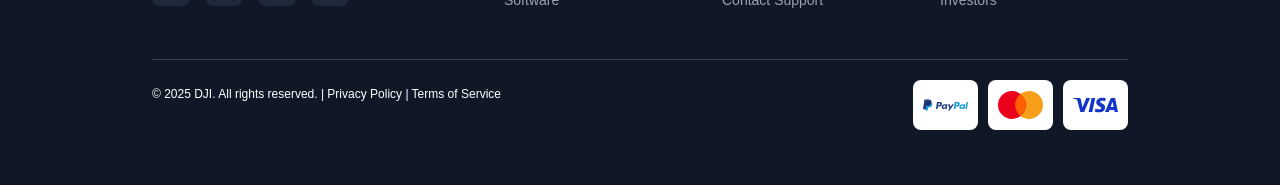
==== commit 3c93e8d6: "Add files via upload" ====
--- a/index.html
+++ b/index.html
@@ -7,12 +7,13 @@
     <link rel="stylesheet" href="./css/style.css" />
   </head>
   <body>
+    <!-- nav bar -->
     <div class="header">
       <div class="container">
-        <div class="nav-box flex flex-wrap py-20">
+        <div class="nav-box flex flex-wrap py-15">
           <div class="left-nav flex flex-wrap">
             <div class="hl-img">
-              <img src="./images/helicopter-solid-full.png" alt="" />
+              <img src="./images/helicopter-solid-full.png" alt="helicopter" />
             </div>
             <p>DJI Mavic 4 Pro</p>
           </div>
@@ -42,17 +43,18 @@
       </div>
     </div>
 
+    <!-- home -->
     <section id="home">
       <div class="container">
         <div class="home flex flex-wrap">
           <div class="home-img">
             <div class="img">
-              <img src="./images/hero-img-CYauTLx2.png" alt="" />
+              <img src="./images/hero-img-CYauTLx2.png" alt="hero" />
             </div>
             <span>-12% OFF</span>
           </div>
           <div class="content-home">
-            <div class="flex flex-wrap">
+            <div class="p-info flex flex-wrap">
               <p class="p-home">Professional</p>
               <p class="p-home">In Stock</p>
               <p class="p-home">Free Shipping</p>
@@ -71,11 +73,14 @@
             <p>Or pay in 4 interest-free payments of $624.75</p>
             <div>
               <button class="btn1 flex flex-wrap">
-                <img src="./images/cart-shopping-solid-full.png" alt="" />
+                <img
+                  src="./images/cart-shopping-solid-full.png"
+                  alt="cart shopping"
+                />
                 Add to card - $2.499
               </button>
               <button class="btn2 flex flex-wrap">
-                <img src="./images/heart-solid-full.png" alt="" />
+                <img src="./images/heart-solid-full.png" alt="heart" />
                 Add to Wishlist
               </button>
             </div>
@@ -84,6 +89,7 @@
       </div>
     </section>
 
+    <!-- specifications -->
     <section id="specifications">
       <div class="specification py-20">
         <div class="container">
@@ -230,6 +236,7 @@
       </div>
     </section>
 
+    <!-- rateing & review -->
     <section id="rating-review">
       <div class="rev-rat">
         <div class="container">
@@ -245,11 +252,11 @@
               <div class="inner-rev-rat">
                 <h3>4.9</h3>
                 <div class="star-img-rating flex flex-wrap">
-                  <img src="./images/yellow-star-solid-full.png" alt="" />
-                  <img src="./images/yellow-star-solid-full.png" alt="" />
-                  <img src="./images/yellow-star-solid-full.png" alt="" />
-                  <img src="./images/yellow-star-solid-full.png" alt="" />
-                  <img src="./images/yellow-star-solid-full.png" alt="" />
+                  <img src="./images/yellow-star-solid-full.png" alt="star" />
+                  <img src="./images/yellow-star-solid-full.png" alt="star" />
+                  <img src="./images/yellow-star-solid-full.png" alt="star" />
+                  <img src="./images/yellow-star-solid-full.png" alt="star" />
+                  <img src="./images/yellow-star-solid-full.png" alt="star" />
                 </div>
                 <p>Based on 2,847 reviews</p>
                 <div class="stars">
@@ -310,7 +317,10 @@
                     <div class="info-person flex flex-wrap">
                       <div class="left-info flex flex">
                         <div class="person-img">
-                          <img src="./images/avatar-1-DZTe_nEx.png" alt="" />
+                          <img
+                            src="./images/avatar-1-DZTe_nEx.png"
+                            alt="Marcus Chen"
+                          />
                         </div>
                         <div class="person-rate">
                           <h3>Marcus Chen</h3>
@@ -318,23 +328,23 @@
                           <div class="star-img flex flex-wrap">
                             <img
                               src="./images/yellow-star-solid-full.png"
-                              alt=""
-                            />
-                            <img
-                              src="./images/yellow-star-solid-full.png"
-                              alt=""
-                            />
-                            <img
-                              src="./images/yellow-star-solid-full.png"
-                              alt=""
-                            />
-                            <img
-                              src="./images/yellow-star-solid-full.png"
-                              alt=""
-                            />
-                            <img
-                              src="./images/yellow-star-solid-full.png"
-                              alt=""
+                              alt="  star "
+                            />
+                            <img
+                              src="./images/yellow-star-solid-full.png"
+                              alt=" star "
+                            />
+                            <img
+                              src="./images/yellow-star-solid-full.png"
+                              alt=" star "
+                            />
+                            <img
+                              src="./images/yellow-star-solid-full.png"
+                              alt=" star "
+                            />
+                            <img
+                              src="./images/yellow-star-solid-full.png"
+                              alt=" star "
                             />
                             <p>5.0</p>
                           </div>
@@ -362,31 +372,34 @@
                     <div class="info-person flex flex-wrap">
                       <div class="left-info flex flex">
                         <div class="person-img">
-                          <img src="./images/avatar-2.jpg" alt="" />
+                          <img
+                            src="./images/avatar-2.jpg"
+                            alt="Thomas Anderson"
+                          />
                         </div>
                         <div class="person-rate">
                           <h3>Thomas Anderson</h3>
-                          <p>Real Estate Agentr</p>
+                          <p>Real Estate Agent</p>
                           <div class="star-img flex flex-wrap">
                             <img
                               src="./images/yellow-star-solid-full.png"
-                              alt=""
-                            />
-                            <img
-                              src="./images/yellow-star-solid-full.png"
-                              alt=""
-                            />
-                            <img
-                              src="./images/yellow-star-solid-full.png"
-                              alt=""
-                            />
-                            <img
-                              src="./images/yellow-star-solid-full.png"
-                              alt=""
-                            />
-                            <img
-                              src="./images/yellow-star-solid-full.png"
-                              alt=""
+                              alt="star"
+                            />
+                            <img
+                              src="./images/yellow-star-solid-full.png"
+                              alt="star"
+                            />
+                            <img
+                              src="./images/yellow-star-solid-full.png"
+                              alt="star"
+                            />
+                            <img
+                              src="./images/yellow-star-solid-full.png"
+                              alt="star"
+                            />
+                            <img
+                              src="./images/yellow-star-solid-full.png"
+                              alt="star"
                             />
                             <p>5.0</p>
                           </div>
@@ -414,7 +427,10 @@
                     <div class="info-person flex flex-wrap">
                       <div class="left-info flex flex">
                         <div class="person-img">
-                          <img src="./images/avatar-3.jpg" alt="" />
+                          <img
+                            src="./images/avatar-3.jpg"
+                            alt="David Rodriguez"
+                          />
                         </div>
                         <div class="person-rate">
                           <h3>David Rodriguez</h3>
@@ -422,23 +438,23 @@
                           <div class="star-img flex flex-wrap">
                             <img
                               src="./images/yellow-star-solid-full.png"
-                              alt=""
-                            />
-                            <img
-                              src="./images/yellow-star-solid-full.png"
-                              alt=""
-                            />
-                            <img
-                              src="./images/yellow-star-solid-full.png"
-                              alt=""
-                            />
-                            <img
-                              src="./images/yellow-star-solid-full.png"
-                              alt=""
-                            />
-                            <img
-                              src="./images/yellow-star-solid-full.png"
-                              alt=""
+                              alt="star"
+                            />
+                            <img
+                              src="./images/yellow-star-solid-full.png"
+                              alt="star"
+                            />
+                            <img
+                              src="./images/yellow-star-solid-full.png"
+                              alt="star"
+                            />
+                            <img
+                              src="./images/yellow-star-solid-full.png"
+                              alt="star"
+                            />
+                            <img
+                              src="./images/yellow-star-solid-full.png"
+                              alt="star"
                             />
                             <p>5.0</p>
                           </div>
@@ -466,7 +482,7 @@
                     <div class="info-person flex flex-wrap">
                       <div class="left-info flex flex">
                         <div class="person-img">
-                          <img src="./images/avatar-4.jpg" alt="" />
+                          <img src="./images/avatar-4.jpg" alt="Kyle Johnson" />
                         </div>
                         <div class="person-rate">
                           <h3>Kyle Johnson</h3>
@@ -474,23 +490,23 @@
                           <div class="star-img flex flex-wrap">
                             <img
                               src="./images/yellow-star-solid-full.png"
-                              alt=""
-                            />
-                            <img
-                              src="./images/yellow-star-solid-full.png"
-                              alt=""
-                            />
-                            <img
-                              src="./images/yellow-star-solid-full.png"
-                              alt=""
-                            />
-                            <img
-                              src="./images/yellow-star-solid-full.png"
-                              alt=""
-                            />
-                            <img
-                              src="./images/yellow-star-solid-full.png"
-                              alt=""
+                              alt="star"
+                            />
+                            <img
+                              src="./images/yellow-star-solid-full.png"
+                              alt="star"
+                            />
+                            <img
+                              src="./images/yellow-star-solid-full.png"
+                              alt="star"
+                            />
+                            <img
+                              src="./images/yellow-star-solid-full.png"
+                              alt="star"
+                            />
+                            <img
+                              src="./images/yellow-star-solid-full.png"
+                              alt="star"
                             />
                             <p>5.0</p>
                           </div>
@@ -520,6 +536,7 @@
       </div>
     </section>
 
+    <!-- product -->
     <section id="related-products">
       <div class="rel-product p-20">
         <h2 class="text-center h2-section">
@@ -536,7 +553,7 @@
                   <img
                     class="w-100"
                     src="./images/related-products-1.png"
-                    alt=""
+                    alt="related-products"
                   />
                   <span class="bg-c1">Accessory</span>
                 </div>
@@ -558,7 +575,7 @@
                   <img
                     class="w-100"
                     src="./images/related-products-2.png"
-                    alt=""
+                    alt="related-products"
                   />
                   <span class="bg-c2">Essential</span>
                 </div>
@@ -580,7 +597,7 @@
                   <img
                     class="w-100"
                     src="./images/related-products-3.png"
-                    alt=""
+                    alt="related-products"
                   />
                   <span class="bg-c3">Power</span>
                 </div>
@@ -603,7 +620,7 @@
                   <img
                     class="w-100"
                     src="./images/related-products-4.png"
-                    alt=""
+                    alt="related-products"
                   />
                   <span class="bg-c4">Safety</span>
                 </div>
@@ -627,6 +644,7 @@
         </div>
       </div>
     </section>
+
     <!-- footer -->
     <section>
       <div class="footer py-20">
@@ -635,7 +653,10 @@
             <div class="footer-card1">
               <div class="logo flex flex-wrap">
                 <div class="hl-img">
-                  <img src="./images/helicopter-solid-full.png" alt="" />
+                  <img
+                    src="./images/helicopter-solid-full.png"
+                    alt="helicopter"
+                  />
                 </div>
                 <h2 class="text-capitalize">DJI</h2>
               </div>
@@ -646,32 +667,32 @@
               </p>
 
               <div class="social-icons flex flex-wrap">
-                <a href="facebook.com">
+                <a class="icon-hover1" href="facebook.com" target="_blank">
                   <img
                     class="w-100"
                     src="./images/facebook-f-brands-solid-full.png"
-                    alt=""
+                    alt="facebook"
                   />
                 </a>
-                <a href="instagram.com">
+                <a class="icon-hover2" href="instagram.com" target="_blank">
                   <img
                     class="w-100"
                     src="./images/instagram-brands-solid-full.png"
-                    alt=""
+                    alt="instagram"
                   />
                 </a>
-                <a href="twitter.com">
+                <a class="icon-hover3" href="twitter.com" target="_blank">
                   <img
                     class="w-100"
                     src="./images/twitter-brands-solid-full.png"
-                    alt=""
+                    alt="twitter"
                   />
                 </a>
-                <a href="youtube.com">
+                <a class="icon-hover4" href="youtube.com" target="_blank">
                   <img
                     class="w-100"
                     src="./images/youtube-brands-solid-full.png"
-                    alt=""
+                    alt="youtube"
                   />
                 </a>
               </div>
@@ -739,7 +760,7 @@
               </div>
             </div>
           </div>
-          <hr />
+          <!-- <hr /> -->
           <div class="footer-pay flex flex-wrap">
             <div class="content-footer-pay">
               <p>
@@ -750,20 +771,19 @@
             <div class="img-pay flex flex-wrap">
               <div class="imgggg">
                 <div class="inner-img">
-                  <img src="./images/paypal (1).svg" alt="" />
+                  <img src="./images/paypal (1).svg" alt="paypal" />
                 </div>
               </div>
               <div class="imgggg">
                 <div class="inner-img">
-                  <img src="./images/master-card.svg" alt="" />
+                  <img src="./images/master-card.svg" alt="master" />
                 </div>
               </div>
               <div class="imgggg">
                 <div class="inner-img">
-                  <img src="./images/visa.svg" alt="" />
-                </div>
-              </div>
-              <div></div>
+                  <img src="./images/visa.svg" alt="visa" />
+                </div>
+              </div>
             </div>
           </div>
         </div>
--- a/css/style.css
+++ b/css/style.css
@@ -23,9 +23,13 @@
 .p-10{
     padding: 10px;
 }
+.py-15{
+    padding: 15px 0;
+}
 .py-20{
     padding: 20px 0;
 }
+
 .m-20{
     margin: 20px;
 }
@@ -58,7 +62,7 @@
 h1{
     margin-top: 20px;
     font-weight: 600;
-    font-size: 350%;
+    font-size: 250%;
 }
 .bg-c1{
     background-color: #00BBA7;
@@ -149,7 +153,7 @@
     z-index: 99999;
 }
 .container{
-    width: 100%;
+    /* width: 100%; */
     margin: 0 auto;
 }
 ul{
@@ -221,17 +225,23 @@
     width: 100%;
 }
 /* home */
+.content-home .p-info{
+    justify-content: flex-start;
+    align-items: center;
+
+} 
 .p-home{
     background-color: #A684FF;
     color: #fff;
     border-radius: 10px;
     padding:  3px 10px;
-    margin: 0 5px;
+    margin: 5px; 
 }
 .home{
     justify-content: center;
-    align-items: center;
-    padding: 50px;
+    align-items:flex-start;
+    /* padding: 50px; */
+    padding: 50px 20px ;
     margin: 50px 0;
     
 }
@@ -243,6 +253,7 @@
     padding: 10px 0 ;
     position: relative;
     border-radius: 20px;
+    margin-top: 20px;
 }
 .home-img span{
     position: absolute;
@@ -260,7 +271,7 @@
 }
 .content-home{
     width: 100%;
-    padding: 30px;
+    /* padding: 30px; */
 }
 .cach{
     align-items: flex-start;
@@ -290,7 +301,8 @@
     width: 100%;
     padding:15px 25px ;
     border-radius: 20px;
-    margin: 10px;
+    margin: 10px 0;
+    margin-right: 20px;
     font-size: 110%;
     font-weight: 600;
     transition:transform 0.5s ;
@@ -436,6 +448,7 @@
 .rat{
     border-radius: 7px;
     width: 70%;
+    /* width: 100%; */
     background-color: #cfd0d3;
 }
 .rat div{
@@ -631,7 +644,6 @@
     color: #fff;
     padding: 30px;
 }
-
 .footer-content {
     display: flex;
     flex-wrap: wrap;
@@ -660,25 +672,20 @@
     width: 80%;
     display: block;
 }
-
 .footer-card1 .logo h2 {
     font-size: 28px;
     width: 80% ;
 }
-
 .footer-card1  p {
     color:#fff;
     font-size: 14px;
     line-height: 1.8;
     margin-bottom: 25px;
 }
-
-/* Social Icons */
 .social-icons {
     align-items: center;
     gap: 15px;
 }
-
 .social-icons a {
     width: 38px;
     height: 38px; 
@@ -687,8 +694,17 @@
     border-radius: 8px;
     transition: background-color 0.3s ease;
 }
-.social-icons a:hover {
-    background-color: #344054;
+.icon-hover1:hover{
+    background-color: #1877F2;
+}
+.icon-hover3:hover{
+    background-color: #1DA1F2;
+}
+.icon-hover2:hover{
+    background-color: #E4405F;
+}
+.icon-hover4:hover{
+    background-color: #FF0000;
 }
 .social-icons img {
     width: 100%;
@@ -712,31 +728,22 @@
 .footer-card li {
     margin-bottom: 15px;
 }
-
 .footer-card a {
     color: #98a2b3;
     text-decoration: none;
     font-size: 14px;
     transition: color 0.3s ease;
 }
-
 .footer-card a:hover {
     color: #fff;
 }
-
-.footer hr {
-    border: none;
+/* Bottom Footer */
+.footer-pay {
+    justify-content: space-between;
+    align-items: center;
+    gap: 20px;
     border-top: 1px solid #344054;
     margin: 35px 0 25px;
-}
-
-/* Bottom Footer */
-.footer-pay {
-    display: flex;
-    flex-wrap: wrap;
-    justify-content: space-between;
-    align-items: center;
-    gap: 20px;
 }
 
 .content-footer-pay {
@@ -749,8 +756,8 @@
     line-height: 1.8;
 }
 
-/* Payment Images */
 .img-pay {
+    margin-top: 20px;
     width: auto;
     display: flex;
     flex-wrap: wrap;
@@ -889,11 +896,18 @@
     .right-nav a{
         display: flex;
     }
+    .home{
+        padding: 50px;
+    }
     .home-img{
         width: 50%;
     }
     .content-home{
         width: 50%;
+        padding: 30px;
+    }
+    .p-home{
+        margin: 0 5px;
     }
     .product-card{
         width: 25%;
